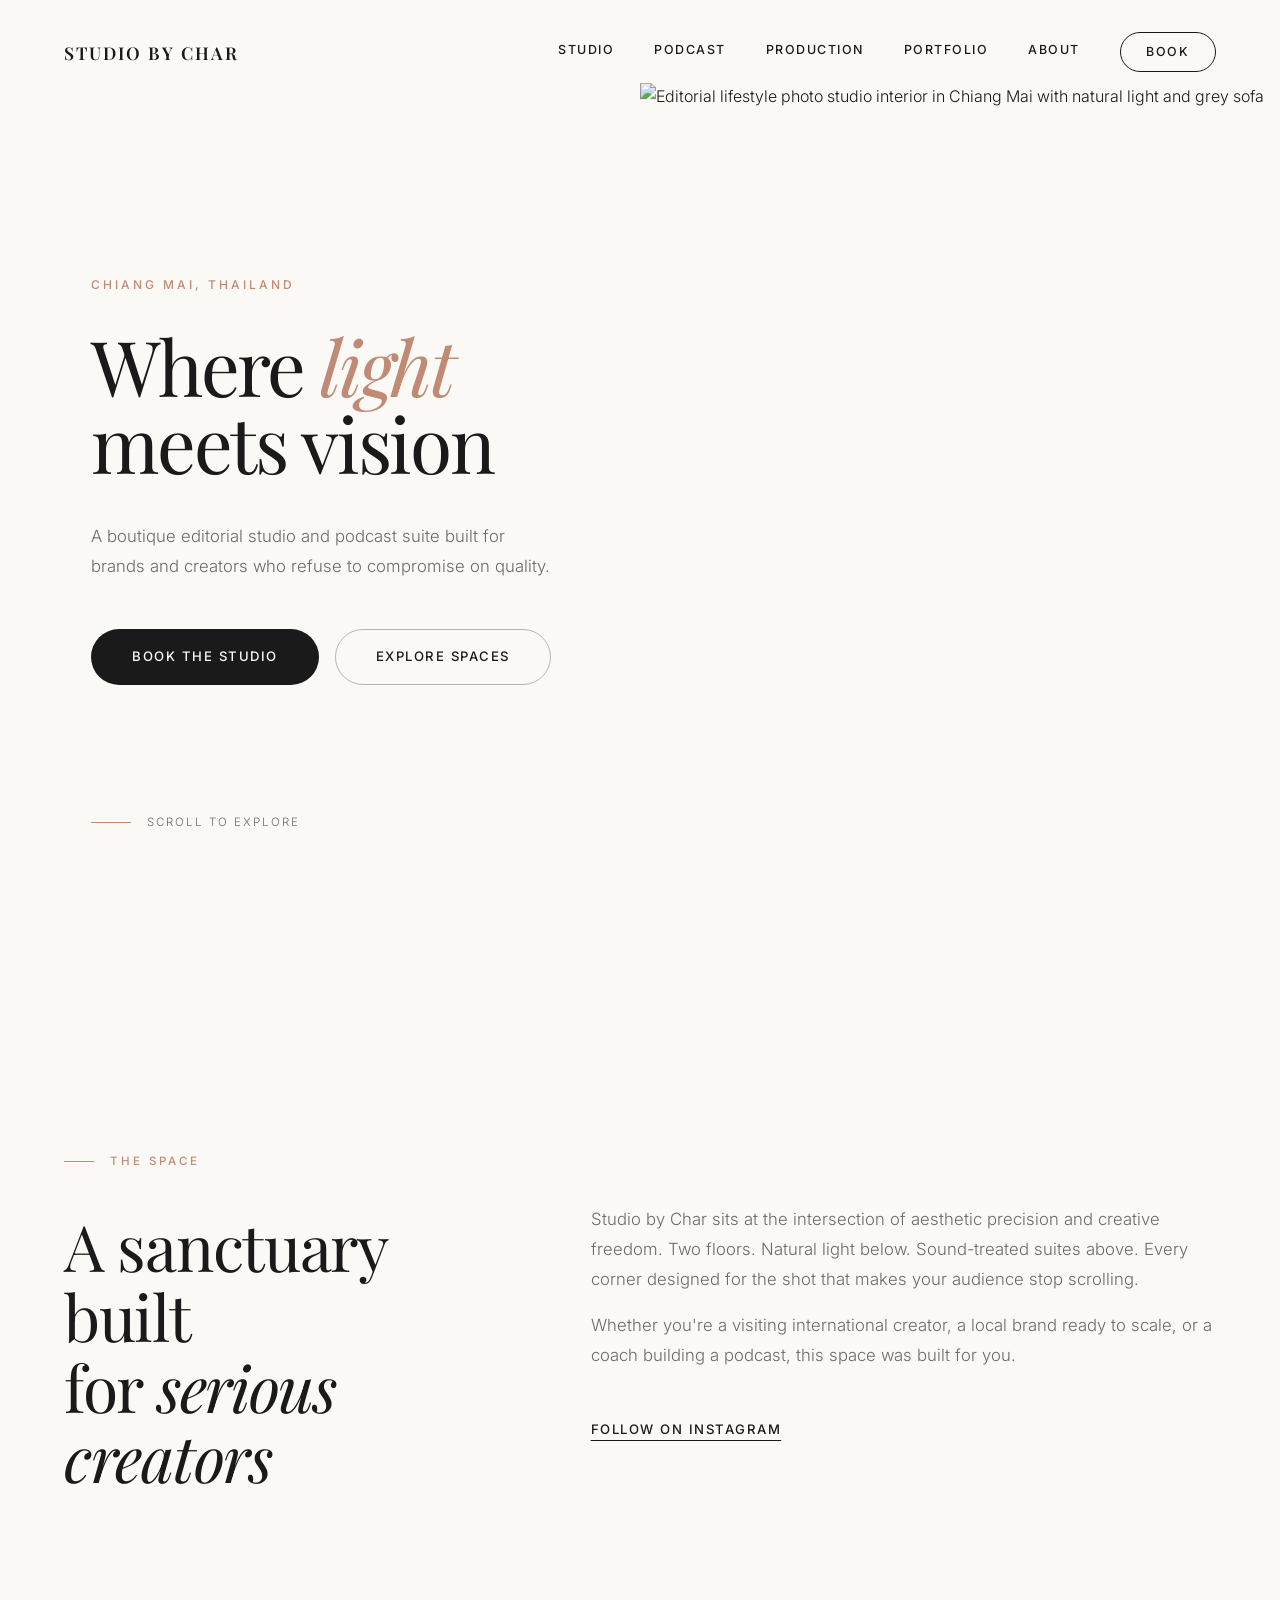
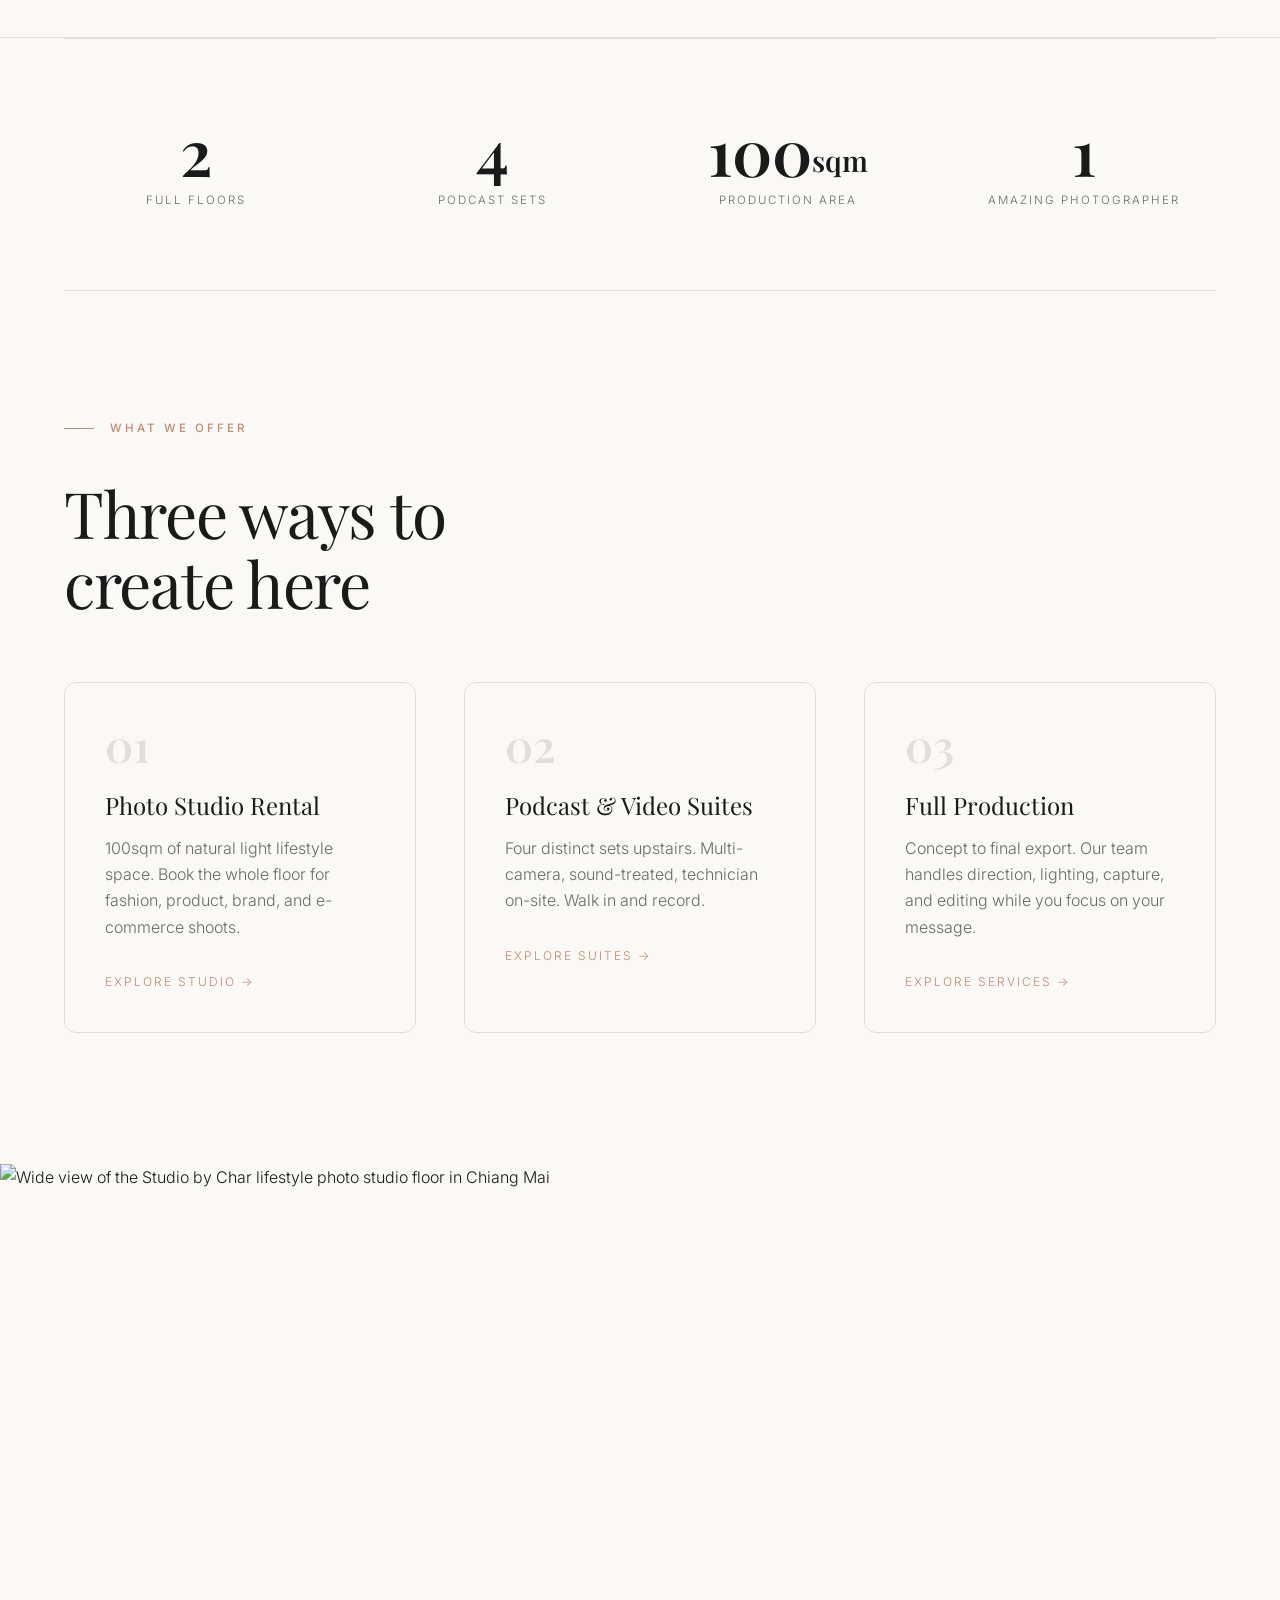
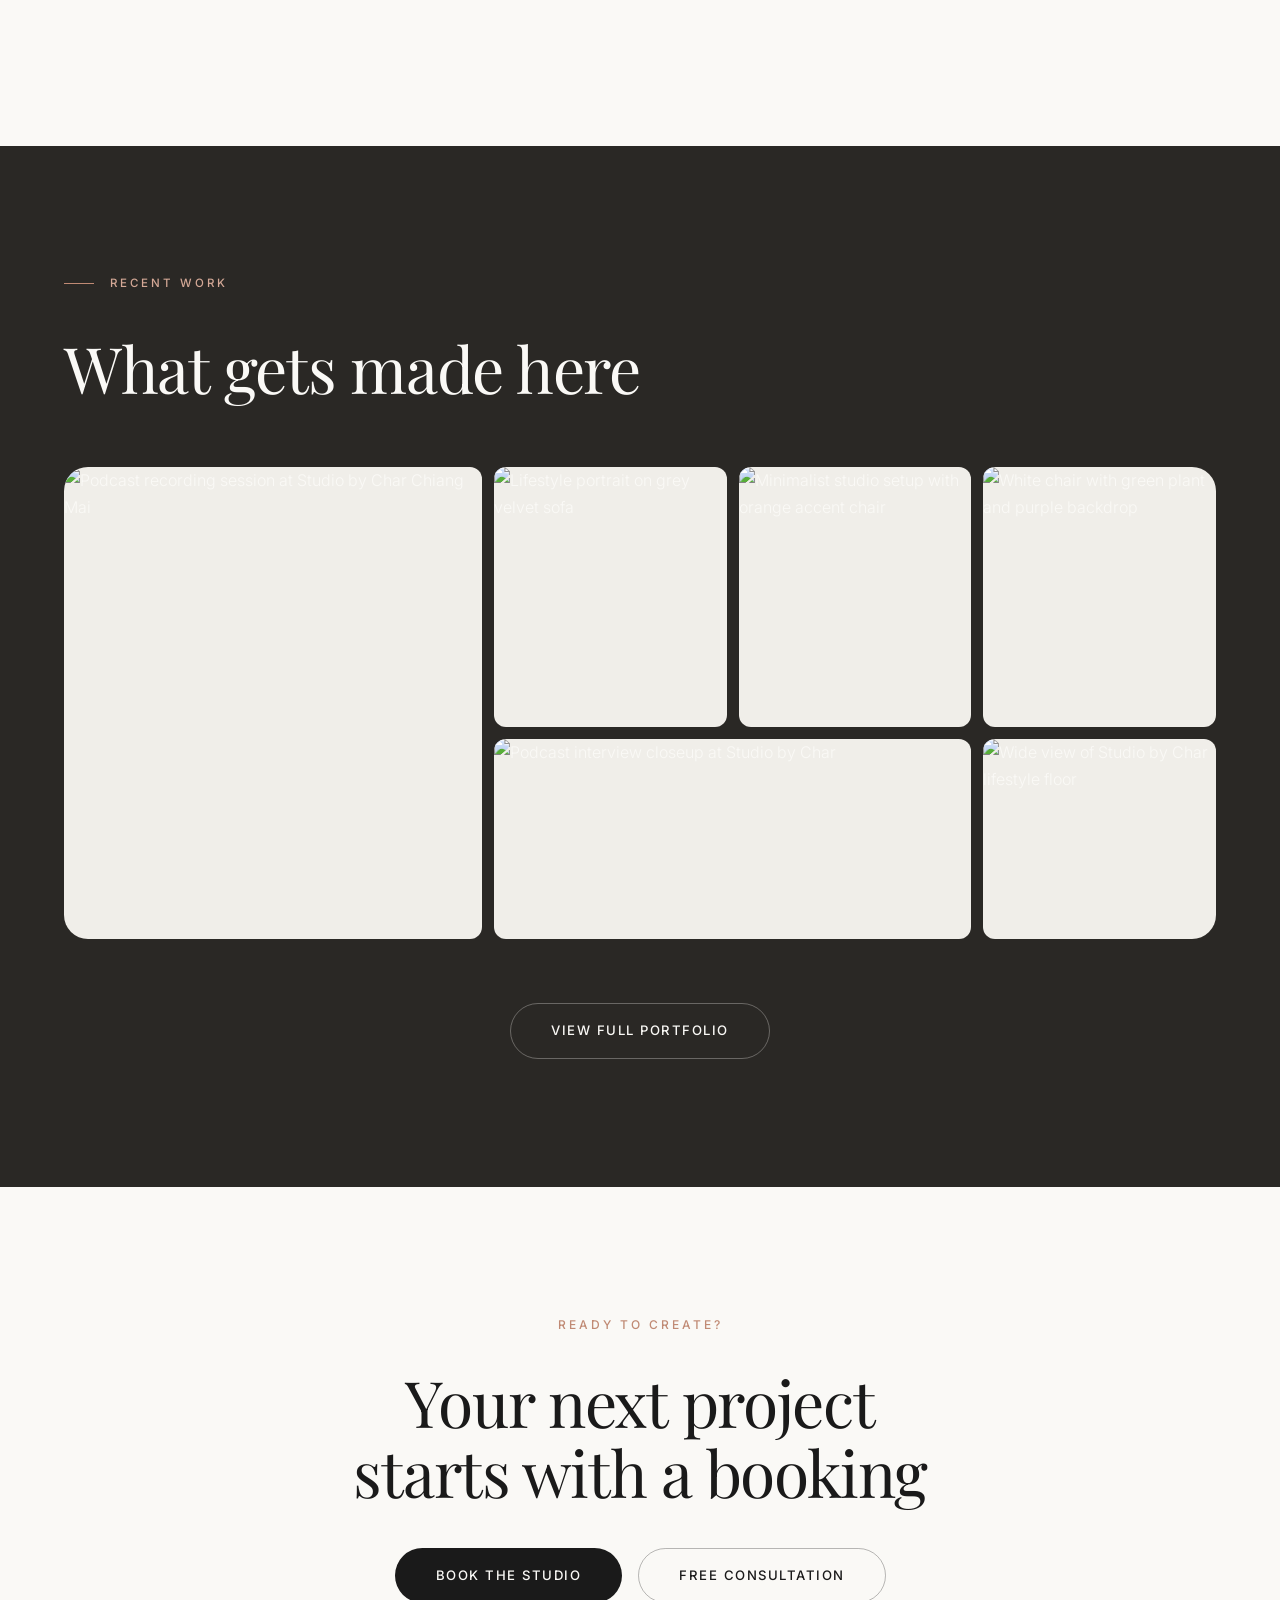
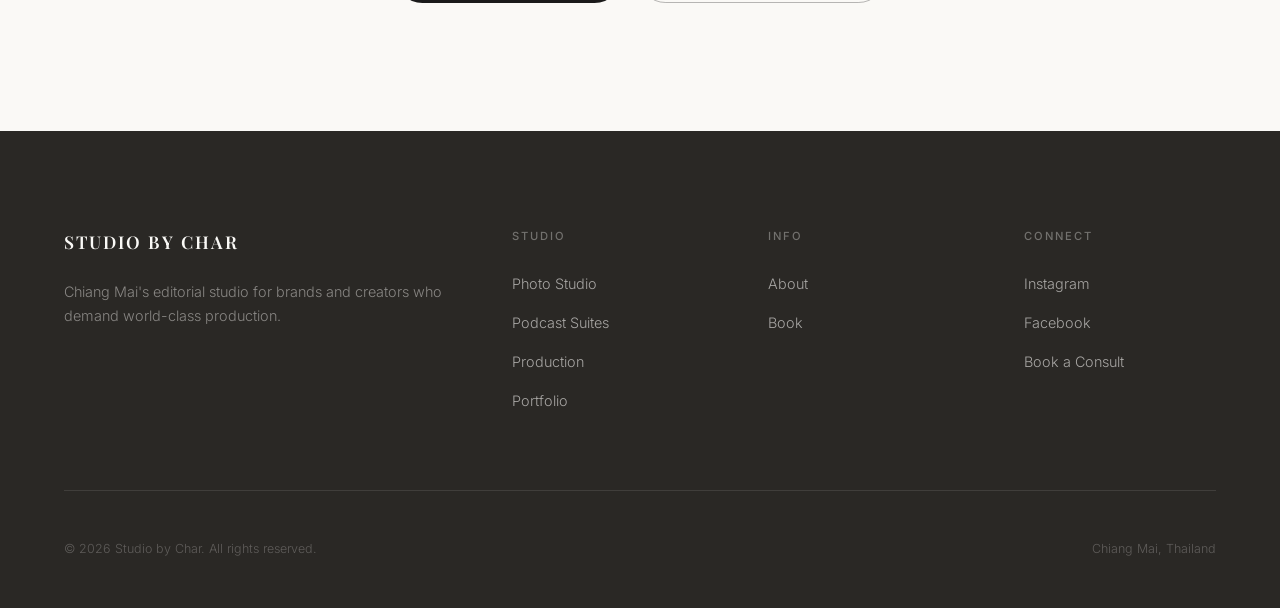
==== index.html @ 9c03d0d6 "feat: initial studio setup with style and page updates - Enhance CSS styling and visual refinements " ====
<!DOCTYPE html>
<html lang="en">
<head>
    <meta charset="UTF-8">
    <meta name="viewport" content="width=device-width, initial-scale=1.0">
    <title>Studio by Char | Creative Production Studio Chiang Mai</title>
    <meta name="description" content="Studio by Char is Chiang Mai's editorial photo studio and podcast suite for rent. Natural light lifestyle sets, professional podcast rooms, and full production services for brands and creators.">
    <link rel="canonical" href="https://studiobychar.com/" />

    <meta property="og:title" content="Studio by Char | Creative Production Studio Chiang Mai" />
    <meta property="og:description" content="Chiang Mai's premier lifestyle photo studio and podcast suites. Elevated production for visionary brands." />
    <meta property="og:image" content="https://studiobychar.com/images/studiobychar%20studio%20by%20char%20solar%20halo.webp" />
    <meta property="og:url" content="https://studiobychar.com/" />
    <meta property="og:type" content="website" />
    <meta name="twitter:card" content="summary_large_image" />
    <meta name="twitter:title" content="Studio by Char | Chiang Mai" />
    <meta name="twitter:description" content="Professional photo and podcast studio for rent in Chiang Mai." />

    <script type="application/ld+json">
    {
      "@context": "https://schema.org",
      "@type": "LocalBusiness",
      "name": "Studio by Char",
      "image": "https://studiobychar.com/images/studiobychar%20studio%20by%20char%20solar%20halo.webp",
      "description": "A lifestyle photo studio and professional podcast studio for rent in Chiang Mai.",
      "@id": "https://studiobychar.com",
      "url": "https://studiobychar.com",
      "address": {
        "@type": "PostalAddress",
        "addressLocality": "Chiang Mai",
        "addressCountry": "TH"
      },
      "sameAs": [
        "https://www.instagram.com/studioby.char",
        "https://www.facebook.com/share/1BsJcmAYLn"
      ]
    }
    </script>

    <link rel="preconnect" href="https://fonts.googleapis.com">
    <link rel="preconnect" href="https://fonts.gstatic.com" crossorigin>
    <link rel="stylesheet" href="https://fonts.googleapis.com/css2?family=Playfair+Display:ital,wght@0,400;0,500;0,600;0,700;1,400;1,500;1,600&family=Inter:wght@300;400;500;600&display=swap">
    <link rel="stylesheet" href="css/style.css">
    <link rel="stylesheet" href="css/chaty-front.min.css">

    <!-- Cloudflare Web Analytics. Replace token -->
    <script defer src='https://static.cloudflareinsights.com/beacon.min.js' data-cf-beacon='{"token": "REPLACE_WITH_TOKEN"}'></script>
</head>
<body>

<header id="main-header">
    <div class="container">
        <a href="index.html" class="logo">Studio by Char</a>
        <button class="hamburger" aria-label="Toggle Navigation" aria-expanded="false">
            <span class="bar"></span>
            <span class="bar"></span>
            <span class="bar"></span>
        </button>
        <nav>
            <a href="pages/studio.html">Studio</a>
            <a href="pages/podcast-video.html">Podcast</a>
            <a href="pages/production-services.html">Production</a>
            <a href="pages/portfolio.html">Portfolio</a>
            <a href="pages/about.html">About</a>
            <a href="pages/book.html" class="nav-cta">Book</a>
        </nav>
    </div>
</header>

<main>

    <!-- Hero -->
    <section class="hero-home">
        <div class="hero-home-left">
            <span class="hero-eyebrow" data-reveal>Chiang Mai, Thailand</span>
            <h1 data-reveal>Where <em>light</em><br>meets vision</h1>
            <p class="muted mb-3" data-reveal style="max-width:460px; font-size:1.05rem; line-height:1.8;">
                A boutique editorial studio and podcast suite built for brands and creators who refuse to compromise on quality.
            </p>
            <div class="stagger-children" style="display:flex; gap:1rem; flex-wrap:wrap;">
                <a href="pages/book.html" class="btn btn-primary">Book the Studio</a>
                <a href="pages/studio.html" class="btn btn-outline">Explore Spaces</a>
            </div>
            <div class="hero-scroll-hint">Scroll to explore</div>
        </div>
        <div class="hero-home-right parallax-img">
            <img src="images/studiobychar studio by char grey sofa and orange chair studio.webp"
                 alt="Editorial lifestyle photo studio interior in Chiang Mai with natural light and grey sofa"
                 width="960" height="1200">
        </div>
    </section>

    <!-- Vision -->
    <section style="padding: 9rem 0; border-bottom: 1px solid var(--border);">
        <div class="container">
            <div class="grid-2-asym">
                <div>
                    <div class="section-label" data-reveal><span>The Space</span></div>
                    <h2 data-reveal>A sanctuary built<br>for <em class="serif italic">serious creators</em></h2>
                </div>
                <div data-reveal>
                    <p style="font-size:1.05rem; line-height:1.8; color:var(--muted);">
                        Studio by Char sits at the intersection of aesthetic precision and creative freedom. Two floors. Natural light below. Sound-treated suites above. Every corner designed for the shot that makes your audience stop scrolling.
                    </p>
                    <p style="font-size:1.05rem; line-height:1.8; color:var(--muted); margin-top:1rem;">
                        Whether you're a visiting international creator, a local brand ready to scale, or a coach building a podcast, this space was built for you.
                    </p>
                    <a href="https://www.instagram.com/studioby.char" target="_blank" rel="noopener"
                       style="display:inline-flex; align-items:center; gap:0.8rem; margin-top:2rem; font-size:0.82rem; font-weight:500; text-transform:uppercase; letter-spacing:1.5px; text-decoration:underline; text-underline-offset:6px;">
                        Follow on Instagram
                    </a>
                </div>
            </div>
        </div>
    </section>

    <!-- Stats -->
    <section style="padding: 0;">
        <div class="container">
            <div class="stats-row stagger-children">
                <div class="stat-item">
                    <div class="stat-number">2</div>
                    <div class="stat-label">Full Floors</div>
                </div>
                <div class="stat-item">
                    <div class="stat-number">4</div>
                    <div class="stat-label">Podcast Sets</div>
                </div>
                <div class="stat-item">
                    <div class="stat-number">100<small style="font-size:0.45em; vertical-align:middle;">sqm</small></div>
                    <div class="stat-label">Production Area</div>
                </div>
                <div class="stat-item">
                    <div class="stat-number">1</div>
                    <div class="stat-label">Amazing Photographer</div>
                </div>
            </div>
        </div>
    </section>

    <!-- Services -->
    <section>
        <div class="container">
            <div class="section-label" data-reveal><span>What we offer</span></div>
            <h2 class="mb-4" data-reveal style="max-width:560px;">Three ways to<br>create here</h2>
            <div class="grid-3 stagger-children">
                <a href="pages/studio.html" class="service-card" style="display:block; color:inherit;">
                    <div class="service-num">01</div>
                    <h3 style="font-size:1.5rem; margin-bottom:1rem;">Photo Studio Rental</h3>
                    <p class="muted">100sqm of natural light lifestyle space. Book the whole floor for fashion, product, brand, and e-commerce shoots.</p>
                    <div style="margin-top:2rem; font-size:0.75rem; text-transform:uppercase; letter-spacing:2px; color:var(--accent);">Explore Studio &rarr;</div>
                </a>
                <a href="pages/podcast-video.html" class="service-card" style="display:block; color:inherit;">
                    <div class="service-num">02</div>
                    <h3 style="font-size:1.5rem; margin-bottom:1rem;">Podcast &amp; Video Suites</h3>
                    <p class="muted">Four distinct sets upstairs. Multi-camera, sound-treated, technician on-site. Walk in and record.</p>
                    <div style="margin-top:2rem; font-size:0.75rem; text-transform:uppercase; letter-spacing:2px; color:var(--accent);">Explore Suites &rarr;</div>
                </a>
                <a href="pages/production-services.html" class="service-card" style="display:block; color:inherit;">
                    <div class="service-num">03</div>
                    <h3 style="font-size:1.5rem; margin-bottom:1rem;">Full Production</h3>
                    <p class="muted">Concept to final export. Our team handles direction, lighting, capture, and editing while you focus on your message.</p>
                    <div style="margin-top:2rem; font-size:0.75rem; text-transform:uppercase; letter-spacing:2px; color:var(--accent);">Explore Services &rarr;</div>
                </a>
            </div>
        </div>
    </section>

    <!-- Full-bleed image break -->
    <div class="img-full parallax-img" data-reveal="scale">
        <img src="images/studiobychar studio by char studio room wide curtains rug.webp"
             alt="Wide view of the Studio by Char lifestyle photo studio floor in Chiang Mai"
             width="1920" height="1080">
    </div>

    <!-- Portfolio teaser. Warm dark section -->
    <section class="bg-dark">
        <div class="container">
            <div class="section-label" data-reveal><span style="color:var(--accent-lt);">Recent work</span></div>
            <h2 class="mb-4" data-reveal>What gets made here</h2>
            <div class="bento-grid stagger-children">
                <div class="bento-cell bento-a img-wrap">
                    <img src="images/studiobychar studio by char podcast host red curly hair.webp"
                         alt="Podcast recording session at Studio by Char Chiang Mai">
                </div>
                <div class="bento-cell bento-b img-wrap">
                    <img src="images/studiobychar studio by char grey sofa closeup.webp"
                         alt="Lifestyle portrait on grey velvet sofa">
                </div>
                <div class="bento-cell bento-c img-wrap">
                    <img src="images/studiobychar studio by char orange chair minimalist studio.webp"
                         alt="Minimalist studio setup with orange accent chair">
                </div>
                <div class="bento-cell bento-d img-wrap">
                    <img src="images/studiobychar studio by char white chair green plants purple backdrop.webp"
                         alt="White chair with green plant and purple backdrop">
                </div>
                <div class="bento-cell bento-e img-wrap">
                    <img src="images/studiobychar studio by char studio room wide curtains rug.webp"
                         alt="Wide view of Studio by Char lifestyle floor">
                </div>
                <div class="bento-cell bento-f img-wrap">
                    <img src="images/studiobychar studio by char podcast interview closeup.webp"
                         alt="Podcast interview closeup at Studio by Char">
                </div>
            </div>
            <div style="text-align:center; margin-top:4rem;" data-reveal>
                <a href="pages/portfolio.html" class="btn btn-ghost">View Full Portfolio</a>
            </div>
        </div>
    </section>

    <!-- CTA strip -->
    <section style="padding: 8rem 0;">
        <div class="container text-center">
            <span class="hero-eyebrow" data-reveal>Ready to create?</span>
            <h2 data-reveal style="max-width:680px; margin:0 auto 2.5rem;">Your next project<br>starts with a booking</h2>
            <div class="stagger-children" style="display:flex; gap:1rem; justify-content:center; flex-wrap:wrap;">
                <a href="pages/book.html" class="btn btn-primary">Book the Studio</a>
                <a href="https://calendly.com/shotbychar/20min" target="_blank" rel="noopener" class="btn btn-outline">Free Consultation</a>
            </div>
        </div>
    </section>

</main>

<footer>
    <div class="container">
        <div class="footer-grid">
            <div>
                <span class="footer-logo">Studio by Char</span>
                <p>Chiang Mai's editorial studio for brands and creators who demand world-class production.</p>
            </div>
            <div>
                <div class="footer-heading">Studio</div>
                <ul class="footer-links">
                    <li><a href="pages/studio.html">Photo Studio</a></li>
                    <li><a href="pages/podcast-video.html">Podcast Suites</a></li>
                    <li><a href="pages/production-services.html">Production</a></li>
                    <li><a href="pages/portfolio.html">Portfolio</a></li>
                </ul>
            </div>
            <div>
                <div class="footer-heading">Info</div>
                <ul class="footer-links">
                    <li><a href="pages/about.html">About</a></li>
                    <li><a href="pages/book.html">Book</a></li>
                </ul>
            </div>
            <div>
                <div class="footer-heading">Connect</div>
                <ul class="footer-links">
                    <li><a href="https://www.instagram.com/studioby.char" target="_blank" rel="noopener">Instagram</a></li>
                    <li><a href="https://www.facebook.com/share/1BsJcmAYLn" target="_blank" rel="noopener">Facebook</a></li>
                    <li><a href="https://calendly.com/shotbychar/20min" target="_blank" rel="noopener">Book a Consult</a></li>
                </ul>
            </div>
        </div>
        <div class="footer-bottom">
            <span>&copy; 2026 Studio by Char. All rights reserved.</span>
            <span>Chiang Mai, Thailand</span>
        </div>
    </div>
</footer>

<script src="scripts/main.js"></script>
<script src="scripts/chaty-widget.js"></script>
</body>
</html>
---- css/style.css ----
/* ==========================================================================
   Studio by Char - Editorial Design System 2026
   ========================================================================== */

@import url('https://fonts.googleapis.com/css2?family=Playfair+Display:ital,wght@0,400;0,500;0,600;0,700;1,400;1,500;1,600&family=Inter:wght@300;400;500;600&display=swap');

:root {
    --bg:        #FAF9F6;
    --bg-soft:   #F0EEE9;
    --bg-dark:   #2a2825;
    --text:      #1a1a1a;
    --text-inv:  #FAF9F6;
    --muted:     #6a6a6a;
    --accent:    #C08A74;
    --accent-lt: #d4a896;
    --border:    #e2dfd9;
    --border-dk: rgba(255,255,255,0.1);

    --f-head: 'Playfair Display', serif;
    --f-body: 'Inter', sans-serif;

    --r-sm:  6px;
    --r-md:  12px;
    --r-lg:  24px;
    --r-btn: 30px;

    --ease: cubic-bezier(0.16, 1, 0.3, 1);
    --t-fast: 0.3s var(--ease);
    --t-med:  0.6s var(--ease);
    --t-slow: 1s var(--ease);
}

/* Reset */
*, *::before, *::after { margin: 0; padding: 0; box-sizing: border-box; }

html { scroll-behavior: smooth; }

body {
    font-family: var(--f-body);
    font-weight: 300;
    color: var(--text);
    background: var(--bg);
    line-height: 1.65;
    -webkit-font-smoothing: antialiased;
    overflow-x: hidden;
}

/* ==========================================================================
   Typography
   ========================================================================== */
h1, h2, h3, h4, h5, h6 {
    font-family: var(--f-head);
    font-weight: 400;
    line-height: 1.1;
    color: var(--text);
}

h1 { font-size: clamp(3.5rem, 8vw, 7rem); letter-spacing: -0.03em; }
h2 { font-size: clamp(2.2rem, 5vw, 4rem); letter-spacing: -0.02em; }
h3 { font-size: clamp(1.6rem, 3vw, 2.4rem); }
h4 { font-family: var(--f-body); font-size: 1.1rem; font-weight: 500; letter-spacing: 0.08em; text-transform: uppercase; }

p { margin-bottom: 1rem; }

a { color: inherit; text-decoration: none; transition: color var(--t-fast); }
a:hover { color: var(--accent); }

img { max-width: 100%; height: auto; display: block; }

.serif  { font-family: var(--f-head); }
.italic { font-style: italic; }
.muted  { color: var(--muted); }
.upper  { text-transform: uppercase; letter-spacing: 0.1em; font-size: 0.8rem; font-weight: 500; }
.text-center { text-align: center; }
.text-inv { color: var(--text-inv); }

/* ==========================================================================
   Layout
   ========================================================================== */
.container {
    max-width: 1280px;
    margin: 0 auto;
    padding: 0 5%;
}

.container-narrow {
    max-width: 800px;
    margin: 0 auto;
    padding: 0 5%;
}

section { padding: 8rem 0; }

.bg-soft { background: var(--bg-soft); }
.bg-dark { background: var(--bg-dark); color: var(--text-inv); }
.bg-dark h1, .bg-dark h2, .bg-dark h3, .bg-dark h4 { color: var(--text-inv); }
.bg-dark .muted { color: rgba(250,249,246,0.5); }
.bg-dark a:hover { color: var(--accent-lt); }

/* Grids */
.grid-2 {
    display: grid;
    grid-template-columns: repeat(2, 1fr);
    gap: 5rem;
    align-items: center;
}

.grid-2-asym {
    display: grid;
    grid-template-columns: 1fr 1.4fr;
    gap: 5rem;
    align-items: center;
}

.grid-3 {
    display: grid;
    grid-template-columns: repeat(3, 1fr);
    gap: 3rem;
}

.grid-4 {
    display: grid;
    grid-template-columns: repeat(4, 1fr);
    gap: 2rem;
}

.grid-masonry {
    columns: 3;
    column-gap: 1.5rem;
}

.grid-masonry .masonry-item {
    break-inside: avoid;
    margin-bottom: 1.5rem;
    overflow: hidden;
    border-radius: var(--r-md);
}

/* Spacing helpers */
.mb-1 { margin-bottom: 1rem !important; }
.mb-2 { margin-bottom: 2rem !important; }
.mb-3 { margin-bottom: 3rem !important; }
.mb-4 { margin-bottom: 4rem !important; }
.mt-1 { margin-top: 1rem !important; }
.mt-2 { margin-top: 2rem !important; }
.mt-3 { margin-top: 3rem !important; }

/* ==========================================================================
   Header & Nav
   ========================================================================== */
#main-header {
    position: fixed;
    top: 0; left: 0;
    width: 100%;
    z-index: 200;
    padding: 2rem 0;
    transition: padding var(--t-med), background var(--t-med), border-color var(--t-med);
    border-bottom: 1px solid transparent;
}

#main-header.scrolled {
    padding: 1rem 0;
    background: rgba(250,249,246,0.96);
    backdrop-filter: blur(12px);
    border-bottom: 1px solid var(--border);
}

#main-header .container {
    display: flex;
    justify-content: space-between;
    align-items: center;
}

.logo {
    font-family: var(--f-head);
    font-size: 1.1rem;
    font-weight: 600;
    letter-spacing: 2px;
    text-transform: uppercase;
}

nav { display: flex; gap: 2.5rem; align-items: center; }

nav a {
    font-size: 0.78rem;
    text-transform: uppercase;
    letter-spacing: 1.5px;
    font-weight: 500;
    position: relative;
    padding-bottom: 3px;
}

nav a::after {
    content: '';
    position: absolute;
    bottom: 0; left: 0;
    width: 0; height: 1px;
    background: var(--accent);
    transition: width var(--t-fast);
}

nav a:hover::after { width: 100%; }
nav a:hover { color: var(--text); }

.nav-cta {
    border: 1px solid var(--text);
    padding: 0.55rem 1.6rem;
    border-radius: var(--r-btn);
    font-size: 0.78rem;
    text-transform: uppercase;
    letter-spacing: 1.5px;
    font-weight: 500;
    transition: background var(--t-fast), color var(--t-fast);
}

.nav-cta:hover { background: var(--text); color: var(--bg); }
.nav-cta::after { display: none !important; }

/* Mobile hamburger */
.hamburger {
    display: none;
    flex-direction: column;
    gap: 5px;
    background: none;
    border: none;
    cursor: pointer;
    z-index: 201;
    padding: 4px;
}

.hamburger .bar {
    width: 24px; height: 1.5px;
    background: var(--text);
    transition: all var(--t-fast);
    display: block;
}

/* ==========================================================================
   Buttons
   ========================================================================== */
.btn {
    display: inline-flex;
    align-items: center;
    gap: 0.6rem;
    padding: 1rem 2.5rem;
    border-radius: var(--r-btn);
    font-family: var(--f-body);
    font-size: 0.82rem;
    font-weight: 500;
    text-transform: uppercase;
    letter-spacing: 1.5px;
    cursor: pointer;
    transition: all var(--t-fast);
    border: 1px solid transparent;
    white-space: nowrap;
}

.btn-primary { background: var(--text); color: var(--bg); }
.btn-primary:hover { background: var(--accent); color: #fff; transform: translateY(-2px); }

.btn-outline { border-color: rgba(26,26,26,0.3); color: var(--text); }
.btn-outline:hover { border-color: var(--text); background: var(--text); color: var(--bg); transform: translateY(-2px); }

.btn-ghost { border-color: rgba(250,249,246,0.3); color: var(--text-inv); }
.btn-ghost:hover { background: rgba(250,249,246,0.1); border-color: rgba(250,249,246,0.6); transform: translateY(-2px); }

.btn-accent { background: var(--accent); color: #fff; }
.btn-accent:hover { background: #a8705a; transform: translateY(-2px); }

/* ==========================================================================
   Image containers
   ========================================================================== */
.img-wrap {
    overflow: hidden;
    border-radius: var(--r-md);
    background: var(--bg-soft);
}

.img-wrap img {
    width: 100%; height: 100%;
    object-fit: cover;
    transition: transform 0.9s var(--ease);
}

.img-wrap:hover img { transform: scale(1.04); }

.portrait  { aspect-ratio: 4/5; }
.landscape { aspect-ratio: 3/2; }
.square    { aspect-ratio: 1/1; }
.cinematic { aspect-ratio: 16/9; }
.tall      { aspect-ratio: 2/3; }

/* Full bleed image break */
.img-full {
    width: 100%;
    height: 65vh;
    overflow: hidden;
    position: relative;
}

.img-full img {
    width: 100%; height: 100%;
    object-fit: cover;
}

/* ==========================================================================
   Hero - Homepage
   ========================================================================== */
.hero-home {
    min-height: 100vh;
    display: grid;
    grid-template-columns: 1fr 1fr;
    align-items: stretch;
    position: relative;
    padding-top: 80px;
}

.hero-home-left {
    display: flex;
    flex-direction: column;
    justify-content: center;
    padding: 6rem 5% 6rem calc(8% + 40px);
    position: relative;
    z-index: 2;
}

.hero-home-right {
    position: relative;
    overflow: hidden;
}

.hero-home-right img {
    width: 100%; height: 100%;
    object-fit: cover;
}

.hero-eyebrow {
    font-family: var(--f-body);
    font-size: 0.75rem;
    font-weight: 500;
    text-transform: uppercase;
    letter-spacing: 3px;
    color: var(--accent);
    margin-bottom: 2rem;
    display: block;
}

.hero-home h1 {
    font-size: clamp(3.5rem, 6vw, 6rem);
    line-height: 1.0;
    margin-bottom: 2.5rem;
}

.hero-home h1 em {
    font-style: italic;
    color: var(--accent);
}

.hero-scroll-hint {
    position: absolute;
    bottom: 3rem;
    left: calc(8% + 40px);
    display: flex;
    align-items: center;
    gap: 1rem;
    font-size: 0.72rem;
    text-transform: uppercase;
    letter-spacing: 2px;
    color: var(--muted);
}

.hero-scroll-hint::before {
    content: '';
    width: 40px; height: 1px;
    background: var(--accent);
}

/* ==========================================================================
   Hero - Inner Pages
   ========================================================================== */
.hero-inner {
    padding: 14rem 0 7rem calc(0% + 40px);
    position: relative;
    overflow: hidden;
}

.hero-inner-bg {
    position: absolute;
    inset: 0;
    z-index: 0;
}

.hero-inner-bg img {
    width: 100%; height: 100%;
    object-fit: cover;
    opacity: 0.12;
}

.hero-inner .container { position: relative; z-index: 1; }

.hero-inner h1 { font-size: clamp(3rem, 6vw, 5.5rem); }

/* ==========================================================================
   Editorial Components
   ========================================================================== */
.editorial-pull {
    font-family: var(--f-head);
    font-size: clamp(1.4rem, 2.5vw, 2rem);
    font-style: italic;
    line-height: 1.4;
    color: var(--text);
    border-left: 2px solid var(--accent);
    padding-left: 1.5rem;
    margin: 2.5rem 0;
}

.section-label {
    display: flex;
    align-items: center;
    gap: 1rem;
    margin-bottom: 2.5rem;
}

.section-label::before {
    content: '';
    width: 30px; height: 1px;
    background: var(--accent);
}

.section-label span {
    font-size: 0.72rem;
    text-transform: uppercase;
    letter-spacing: 3px;
    color: var(--accent);
    font-weight: 500;
}

/* Stats row */
.stats-row {
    display: grid;
    grid-template-columns: repeat(4, 1fr);
    gap: 2rem;
    padding: 5rem 0;
    border-top: 1px solid var(--border);
    border-bottom: 1px solid var(--border);
}

.stat-item { text-align: center; }

.stat-number {
    font-family: var(--f-head);
    font-size: clamp(2.5rem, 5vw, 4rem);
    font-weight: 600;
    line-height: 1;
    margin-bottom: 0.5rem;
    color: var(--text);
}

.stat-label {
    font-size: 0.72rem;
    text-transform: uppercase;
    letter-spacing: 2px;
    color: var(--muted);
}

/* Feature list */
.feature-list { list-style: none; margin: 2rem 0; }

.feature-list li {
    padding: 0.9rem 0;
    border-bottom: 1px solid var(--border);
    display: flex;
    align-items: flex-start;
    gap: 1rem;
    font-size: 0.95rem;
    color: var(--muted);
}

.feature-list li::before {
    content: '';
    width: 18px; height: 1px;
    background: var(--accent);
    margin-top: 0.65rem;
    flex-shrink: 0;
}

/* Service cards */
.service-card {
    padding: 2.5rem;
    border: 1px solid var(--border);
    border-radius: var(--r-md);
    transition: border-color var(--t-fast), box-shadow var(--t-fast), transform var(--t-fast);
}

.service-card:hover {
    border-color: var(--accent);
    box-shadow: 0 20px 50px rgba(0,0,0,0.06);
    transform: translateY(-4px);
}

.service-card .service-num {
    font-family: var(--f-head);
    font-size: 2.8rem;
    font-weight: 600;
    color: var(--border);
    line-height: 1;
    margin-bottom: 1.5rem;
    transition: color var(--t-fast);
}

.service-card:hover .service-num { color: var(--accent); }

/* ==========================================================================
   Bento Grid (Homepage "What gets made here")
   ========================================================================== */
.bento-grid {
    display: grid;
    grid-template-columns: 2fr 1fr 1fr;
    grid-template-rows: 280px 220px;
    gap: 0.75rem;
    border-radius: var(--r-lg);
    overflow: hidden;
}

.bento-cell {
    border-radius: var(--r-md);
    overflow: hidden;
    position: relative;
}

.bento-cell img {
    position: absolute;
    inset: 0;
    width: 100%;
    height: 100%;
    object-fit: cover;
    transition: transform 0.9s var(--ease);
}

.bento-cell:hover img { transform: scale(1.05); }

/* Cell positions */
.bento-a { grid-column: 1; grid-row: 1 / 3; }   /* tall left */
.bento-b { grid-column: 2; grid-row: 1; }         /* top mid */
.bento-c { grid-column: 3; grid-row: 1; }         /* top right */
.bento-d { grid-column: 2; grid-row: 2; }         /* bottom mid */
.bento-e { grid-column: 3; grid-row: 2; }         /* bottom right */
.bento-f { display: none; }                        /* hidden - reserved for larger breakpoint */

@media (min-width: 1100px) {
    .bento-grid {
        grid-template-columns: 1.8fr 1fr 1fr 1fr;
        grid-template-rows: 260px 200px;
    }
    .bento-a { grid-column: 1; grid-row: 1 / 3; }
    .bento-b { grid-column: 2; grid-row: 1; }
    .bento-c { grid-column: 3; grid-row: 1; }
    .bento-f { display: block; grid-column: 2 / 4; grid-row: 2; }
    .bento-d { grid-column: 4; grid-row: 1; }
    .bento-e { grid-column: 4; grid-row: 2; }
}

@media (max-width: 640px) {
    .bento-grid {
        grid-template-columns: 1fr 1fr;
        grid-template-rows: 200px 160px 160px;
    }
    .bento-a { grid-column: 1 / 3; grid-row: 1; }
    .bento-b { grid-column: 1; grid-row: 2; }
    .bento-c { grid-column: 2; grid-row: 2; }
    .bento-d { grid-column: 1; grid-row: 3; }
    .bento-e { grid-column: 2; grid-row: 3; }
}

/* ==========================================================================
   Portfolio / Gallery
   ========================================================================== */
.gallery-editorial {
    display: grid;
    grid-template-columns: repeat(12, 1fr);
    grid-template-rows: 320px 240px 200px;
    gap: 1rem;
}

.gallery-editorial .g-item {
    overflow: hidden;
    border-radius: var(--r-sm);
    position: relative;
}

.gallery-editorial .g-item img {
    width: 100%; height: 100%;
    object-fit: cover;
    transition: transform 0.9s var(--ease);
    position: absolute;
    inset: 0;
}

.gallery-editorial .g-item:hover img { transform: scale(1.06); }

/* Explicit positions for reliable rendering */
.g-wide    { grid-column: 1 / 9;  grid-row: 1 / 3; }
.g-tall    { grid-column: 9 / 13; grid-row: 1 / 4; }
.g-medium  { grid-column: 1 / 5;  grid-row: 3 / 4; }
.g-small   { grid-column: 5 / 9;  grid-row: 3 / 4; }
.g-feature { grid-column: 1 / 13; grid-row: 1 / 2; }

@media (max-width: 768px) {
    .gallery-editorial {
        grid-template-columns: 1fr 1fr;
        grid-template-rows: auto;
        grid-auto-rows: 200px;
    }
    .g-wide, .g-tall, .g-medium, .g-small, .g-feature {
        grid-column: span 1;
        grid-row: span 1;
    }
}

/* ==========================================================================
   Booking Layout
   ========================================================================== */
.booking-split {
    display: grid;
    grid-template-columns: 1fr 1fr;
    min-height: 90vh;
}

.booking-left {
    background: var(--bg-dark);
    padding: 8rem 6% 8rem calc(6% + 40px);
    display: flex;
    flex-direction: column;
    justify-content: center;
    color: var(--text-inv);
}

.booking-left h2 { color: var(--text-inv); }

.booking-right {
    padding: 8rem 6%;
    background: var(--bg);
    display: flex;
    flex-direction: column;
    justify-content: center;
}

/* Forms */
.form-group { margin-bottom: 1.5rem; }

.form-group label {
    display: block;
    font-size: 0.72rem;
    text-transform: uppercase;
    letter-spacing: 1.5px;
    font-weight: 500;
    color: var(--muted);
    margin-bottom: 0.5rem;
}

.form-control {
    width: 100%;
    padding: 0.9rem 1.2rem;
    background: transparent;
    border: 1px solid var(--border);
    border-radius: var(--r-sm);
    font-family: var(--f-body);
    font-size: 0.95rem;
    color: var(--text);
    transition: border-color var(--t-fast);
    outline: none;
    appearance: none;
}

.form-control:focus { border-color: var(--accent); }

select.form-control { cursor: pointer; }

textarea.form-control { resize: vertical; min-height: 120px; }

/* ==========================================================================
   Footer
   ========================================================================== */
footer {
    background: var(--bg-dark);
    color: var(--text-inv);
    padding: 6rem 0 3rem;
}

.footer-grid {
    display: grid;
    grid-template-columns: 2fr 1fr 1fr 1fr;
    gap: 4rem;
    padding-bottom: 4rem;
    border-bottom: 1px solid var(--border-dk);
    margin-bottom: 3rem;
}

.footer-logo {
    font-family: var(--f-head);
    font-size: 1.1rem;
    font-weight: 600;
    letter-spacing: 2px;
    text-transform: uppercase;
    color: var(--text-inv);
    margin-bottom: 1.5rem;
    display: block;
}

footer p { color: rgba(250,249,246,0.45); font-size: 0.9rem; }

.footer-heading {
    font-family: var(--f-body);
    font-size: 0.7rem;
    text-transform: uppercase;
    letter-spacing: 2px;
    font-weight: 500;
    color: rgba(250,249,246,0.35);
    margin-bottom: 1.5rem;
}

.footer-links { list-style: none; }
.footer-links li { margin-bottom: 0.8rem; }

.footer-links a {
    color: rgba(250,249,246,0.6);
    font-size: 0.9rem;
    transition: color var(--t-fast);
}

.footer-links a:hover { color: var(--accent-lt); }

.footer-bottom {
    display: flex;
    justify-content: space-between;
    align-items: center;
    color: rgba(250,249,246,0.25);
    font-size: 0.78rem;
}

/* ==========================================================================
   Scroll Animations
   ========================================================================== */
[data-reveal] {
    opacity: 0;
    transform: translateY(28px);
    transition: opacity 0.8s var(--ease), transform 0.8s var(--ease);
}

[data-reveal="left"]  { transform: translateX(-28px); }
[data-reveal="right"] { transform: translateX(28px); }
[data-reveal="scale"] { transform: scale(0.96); opacity: 0; }

[data-reveal].revealed {
    opacity: 1;
    transform: none;
}

.stagger-children > * {
    opacity: 0;
    transform: translateY(20px);
    transition: opacity 0.6s var(--ease), transform 0.6s var(--ease);
}

.stagger-children.revealed > *:nth-child(1) { transition-delay: 0s; }
.stagger-children.revealed > *:nth-child(2) { transition-delay: 0.1s; }
.stagger-children.revealed > *:nth-child(3) { transition-delay: 0.2s; }
.stagger-children.revealed > *:nth-child(4) { transition-delay: 0.3s; }
.stagger-children.revealed > *:nth-child(5) { transition-delay: 0.4s; }
.stagger-children.revealed > *:nth-child(6) { transition-delay: 0.5s; }

.stagger-children.revealed > * {
    opacity: 1;
    transform: none;
}

/* Parallax wrapper */
.parallax-img { overflow: hidden; }
.parallax-img img { will-change: transform; }

/* ==========================================================================
   Responsive
   ========================================================================== */
@media (max-width: 1024px) {
    .grid-4 { grid-template-columns: repeat(2, 1fr); }
    .grid-2-asym { grid-template-columns: 1fr; }
    .footer-grid { grid-template-columns: 1fr 1fr; gap: 3rem; }
    .stats-row { grid-template-columns: repeat(2, 1fr); }
    .gallery-editorial { grid-auto-rows: 60px; }
}

@media (max-width: 768px) {
    section { padding: 5rem 0; }
    h1 { font-size: clamp(2.8rem, 10vw, 4rem); }

    .hero-home { grid-template-columns: 1fr; min-height: auto; }
    .hero-home-left { padding: 10rem 5% 4rem; }
    .hero-home-right { height: 65vw; }

    .grid-2, .grid-3 { grid-template-columns: 1fr; gap: 3rem; }
    .grid-masonry { columns: 2; }

    .booking-split { grid-template-columns: 1fr; }
    .booking-left { padding: 8rem 5% 4rem; min-height: auto; }
    .booking-right { padding: 4rem 5% 6rem; }

    .hamburger { display: flex; }

    nav {
        position: fixed;
        top: 0; right: -100%;
        width: 75%;
        height: 100vh;
        background: var(--bg);
        flex-direction: column;
        justify-content: center;
        align-items: center;
        gap: 2rem;
        transition: right var(--t-med);
        box-shadow: -10px 0 40px rgba(0,0,0,0.08);
        z-index: 200;
    }

    nav.open { right: 0; }
    nav a::after { display: none; }

    .footer-grid { grid-template-columns: 1fr; gap: 2.5rem; }
    .footer-bottom { flex-direction: column; gap: 1rem; text-align: center; }
    .gallery-editorial { grid-auto-rows: 50px; }
    .hero-inner { padding: 10rem 0 5rem; }
}

@media (max-width: 480px) {
    .grid-4 { grid-template-columns: 1fr; }
    .grid-masonry { columns: 1; }
    .hero-home-right { height: 80vw; }
    .stats-row { grid-template-columns: repeat(2, 1fr); }
    .gallery-editorial { display: grid; grid-template-columns: 1fr 1fr; grid-auto-rows: auto; }
    .g-wide, .g-tall, .g-medium, .g-small, .g-feature { grid-column: span 1; grid-row: span 1; aspect-ratio: 1; }
}
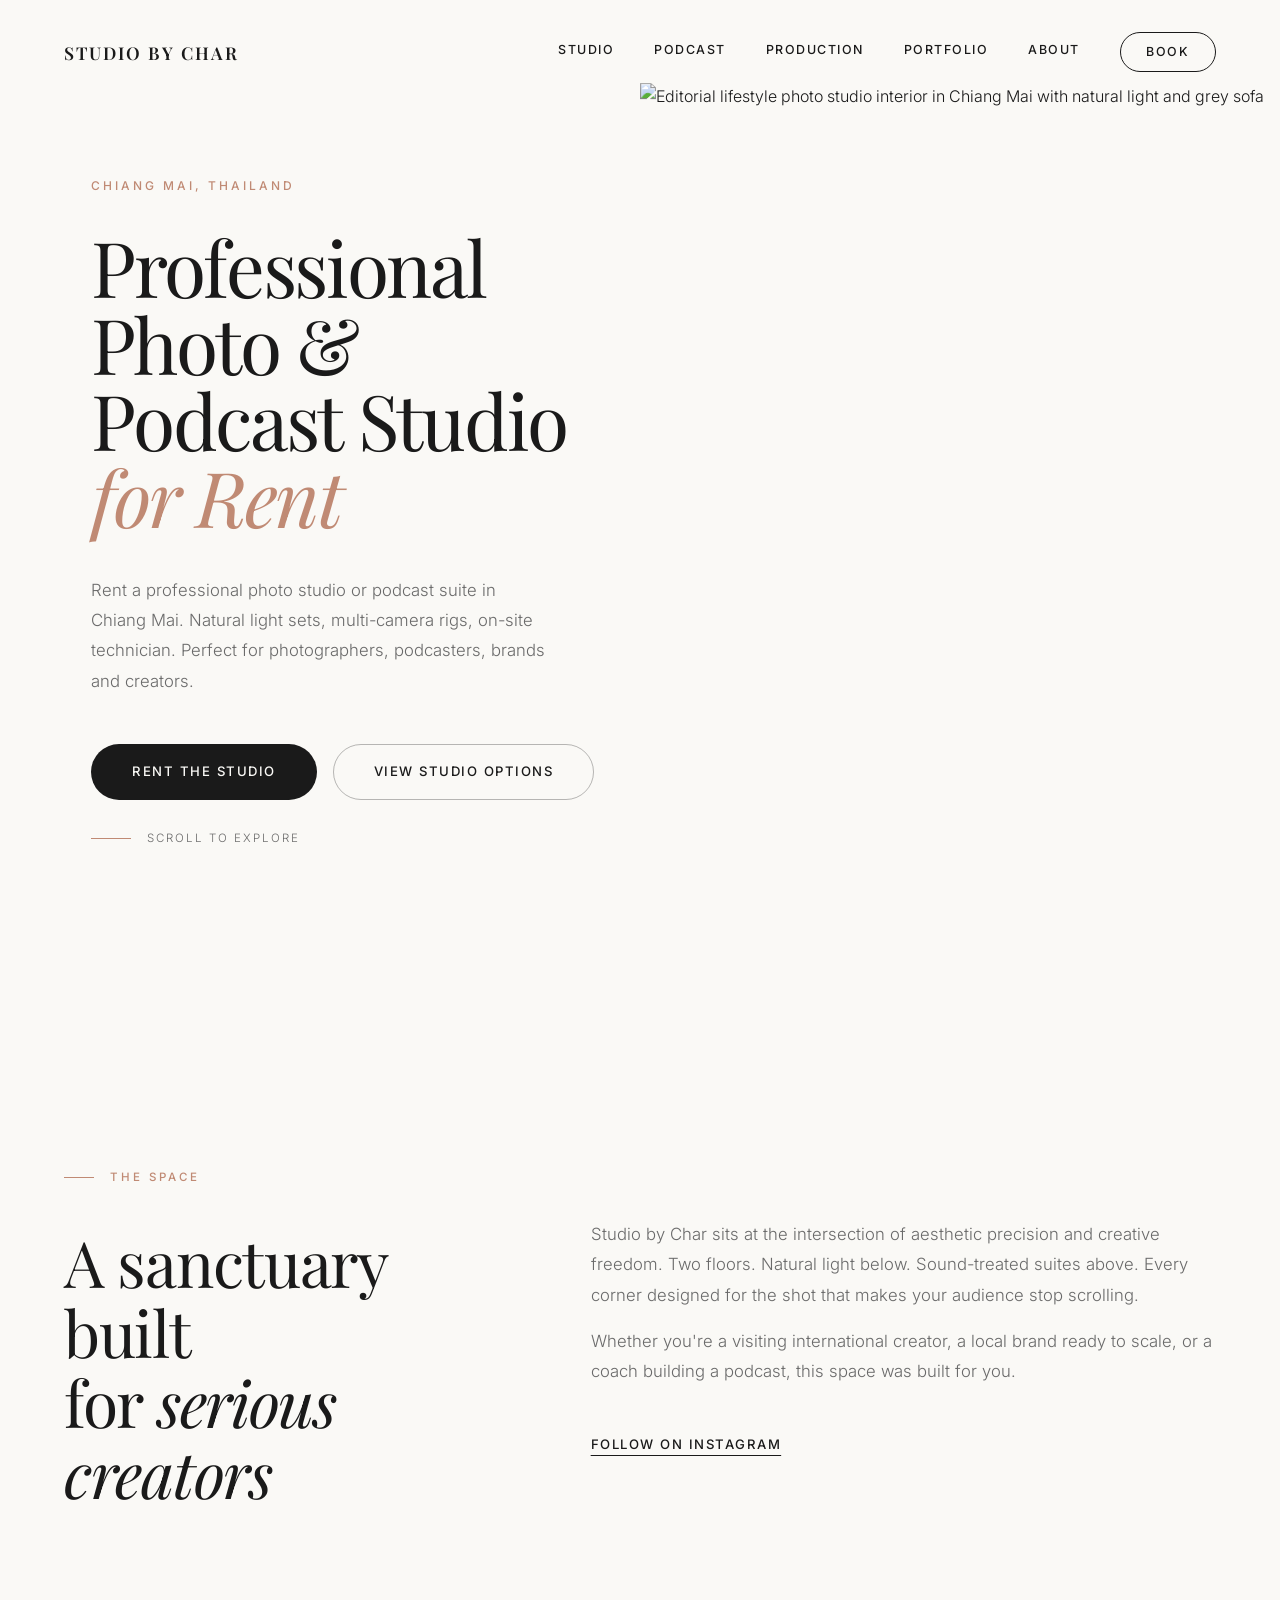
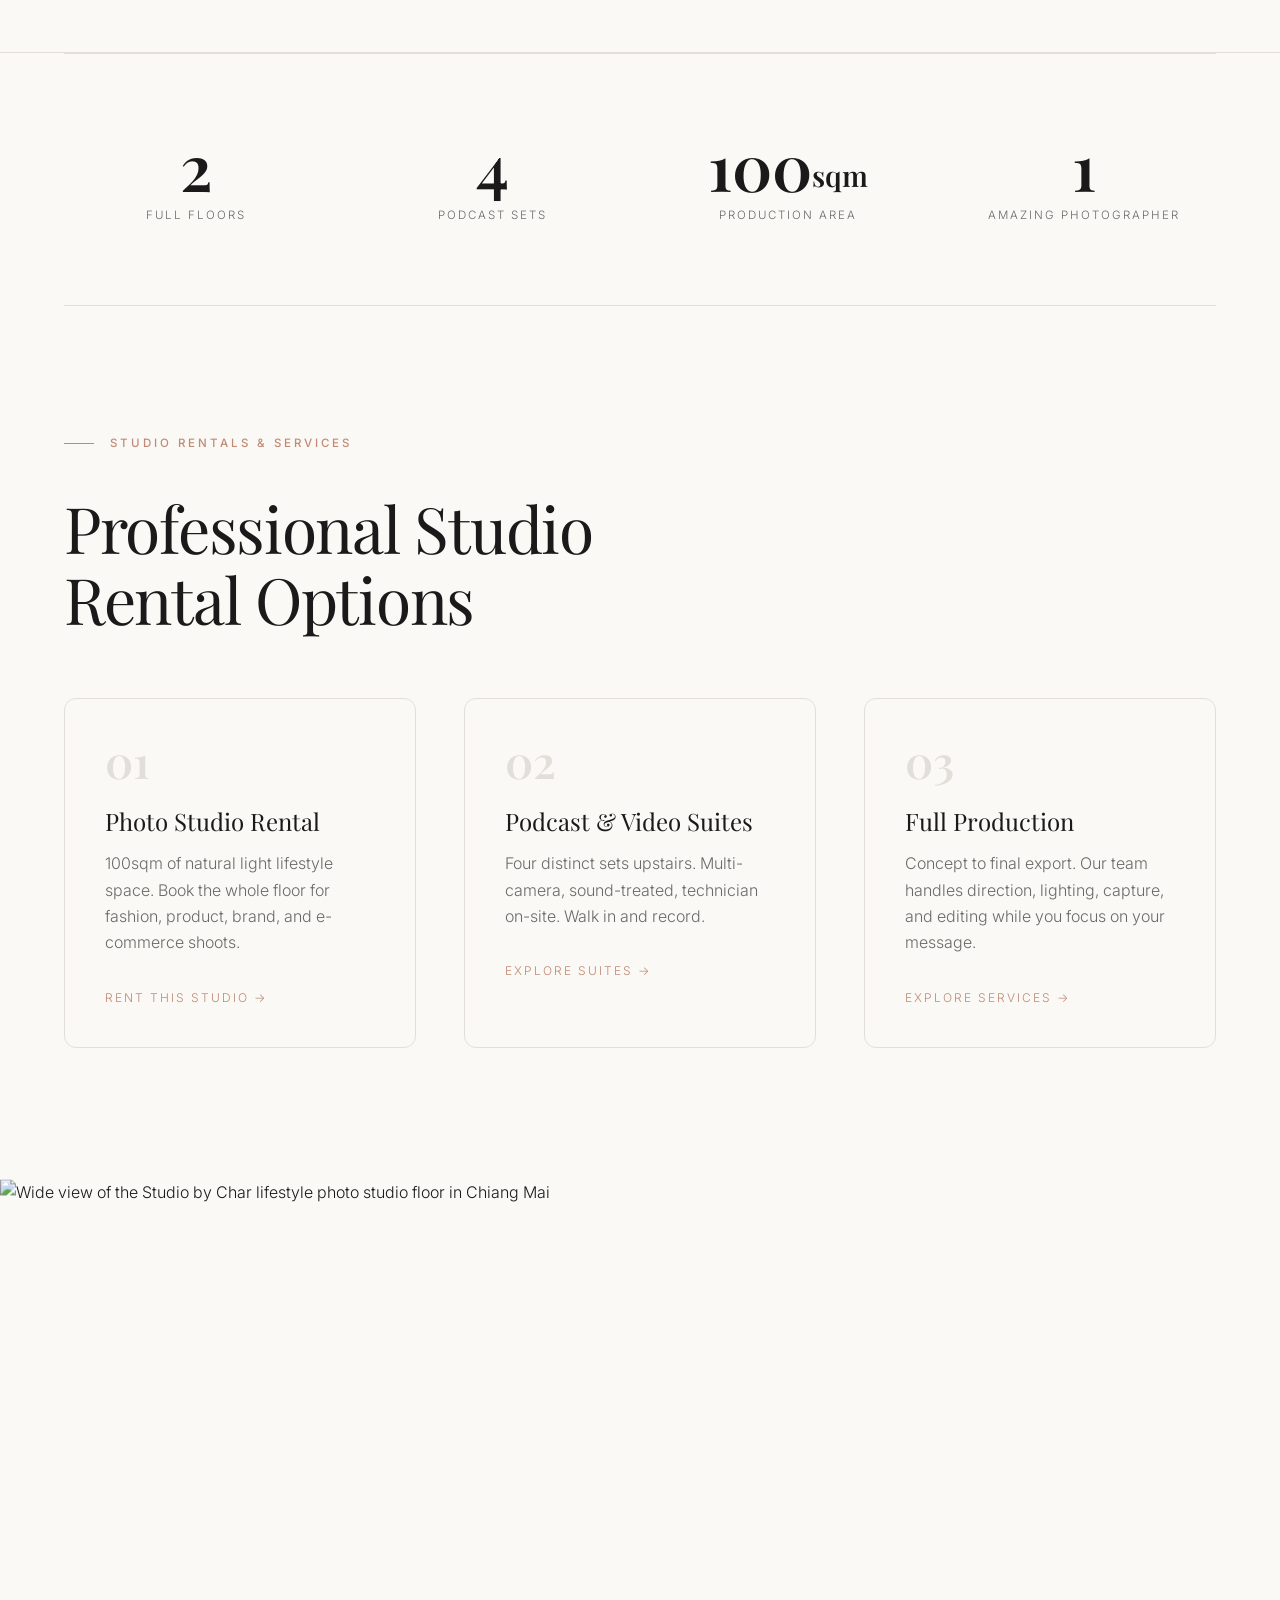
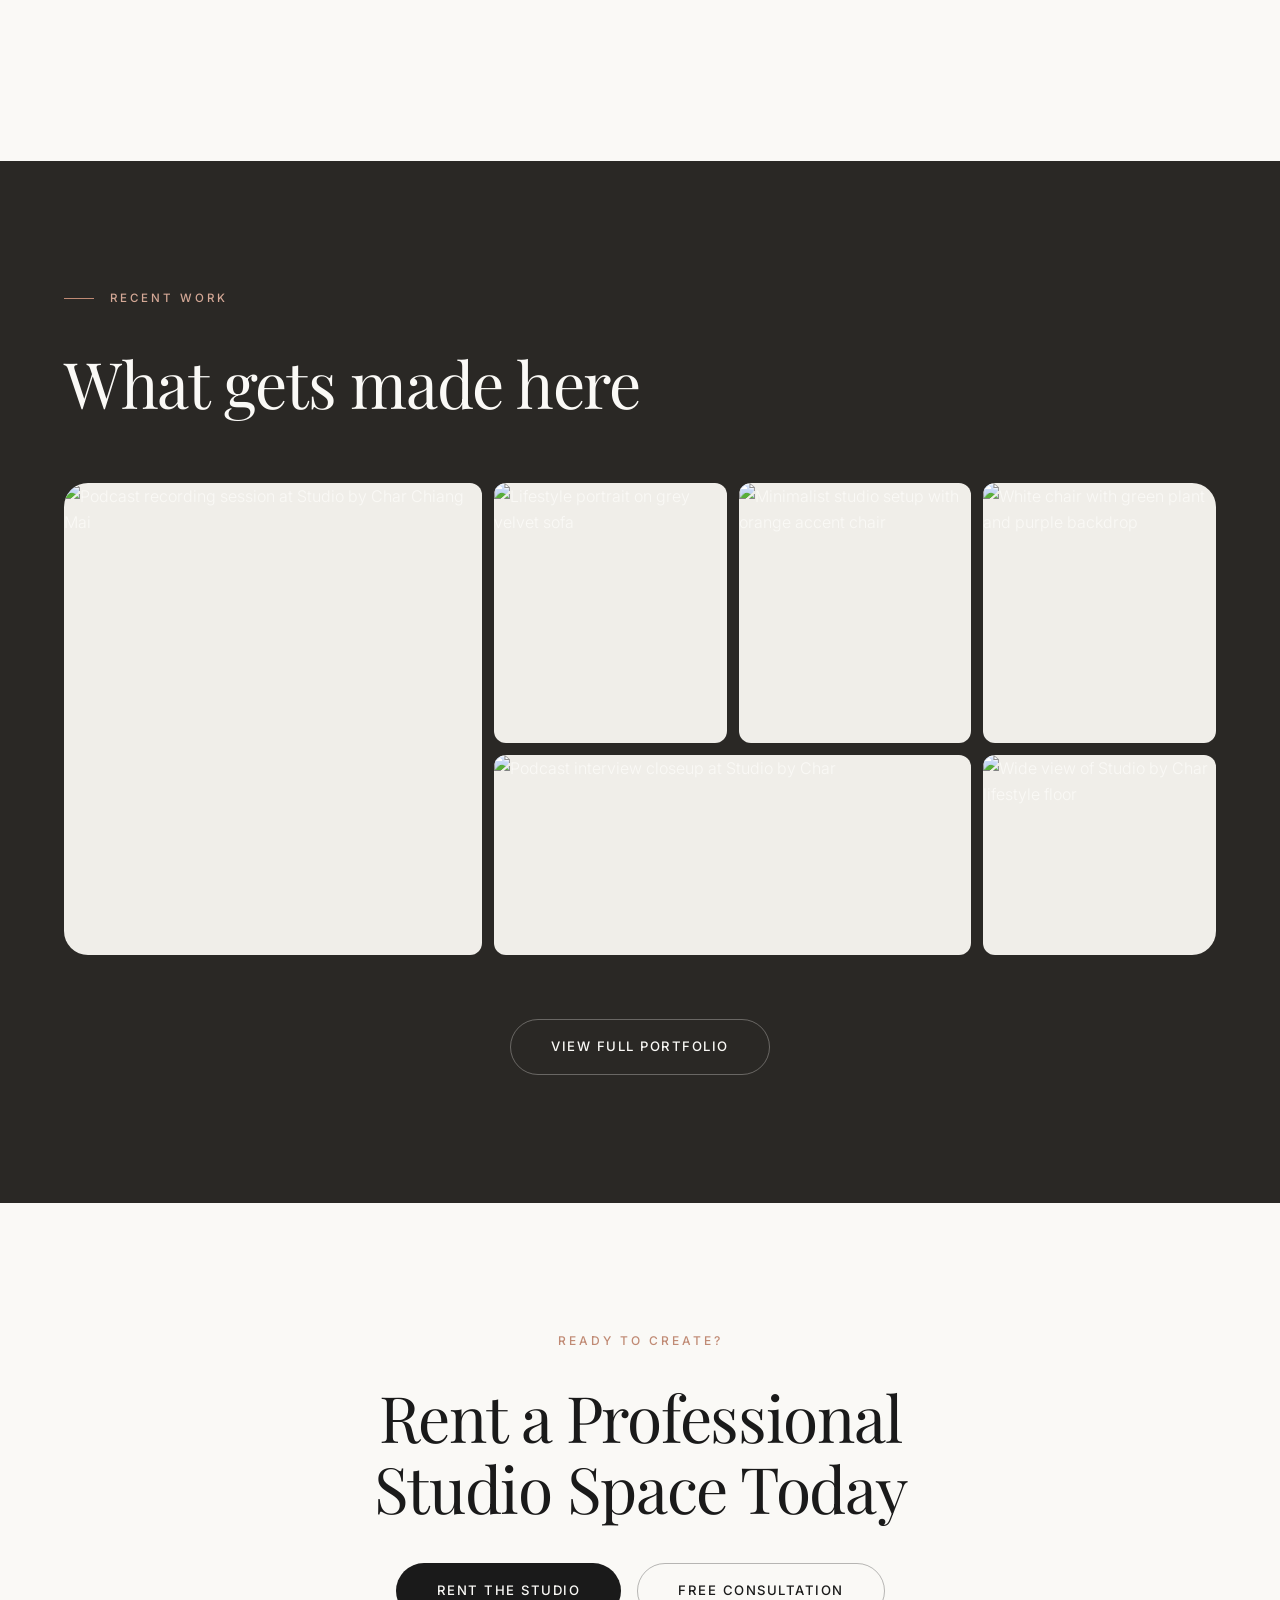
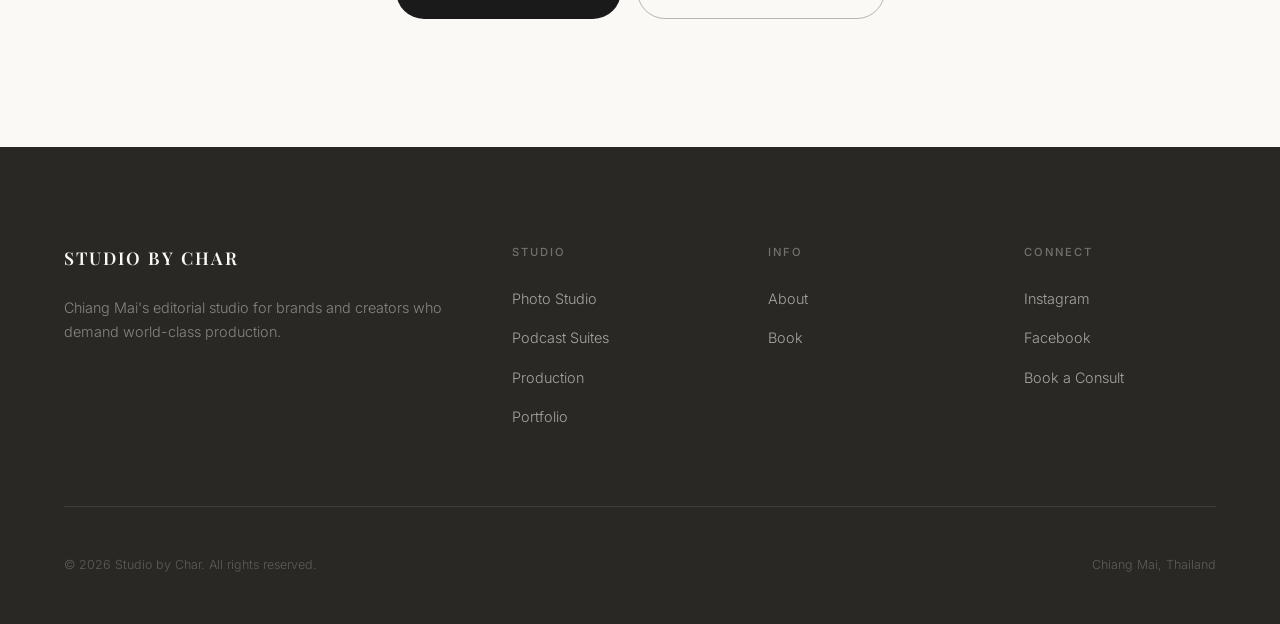
==== commit 0f5dd49c: "SEO optimization: Complete keyword targeting and schema markup - Optimized all title tags with prima" ====
--- a/index.html
+++ b/index.html
@@ -3,12 +3,12 @@
 <head>
     <meta charset="UTF-8">
     <meta name="viewport" content="width=device-width, initial-scale=1.0">
-    <title>Studio by Char | Creative Production Studio Chiang Mai</title>
-    <meta name="description" content="Studio by Char is Chiang Mai's editorial photo studio and podcast suite for rent. Natural light lifestyle sets, professional podcast rooms, and full production services for brands and creators.">
+    <title>Studio for Rent Chiang Mai | Photo & Podcast Studio</title>
+    <meta name="description" content="Rent a professional photo & podcast studio in Chiang Mai. 100sqm natural light space, 4 podcast sets, on-site technician. Perfect for photographers, podcasters & brands.">
     <link rel="canonical" href="https://studiobychar.com/" />
 
-    <meta property="og:title" content="Studio by Char | Creative Production Studio Chiang Mai" />
-    <meta property="og:description" content="Chiang Mai's premier lifestyle photo studio and podcast suites. Elevated production for visionary brands." />
+    <meta property="og:title" content="Studio for Rent Chiang Mai | Photo & Podcast Studio" />
+    <meta property="og:description" content="Professional photo & podcast studio rental in Chiang Mai. Book your creative shoot today." />
     <meta property="og:image" content="https://studiobychar.com/images/studiobychar%20studio%20by%20char%20solar%20halo.webp" />
     <meta property="og:url" content="https://studiobychar.com/" />
     <meta property="og:type" content="website" />
@@ -22,17 +22,34 @@
       "@type": "LocalBusiness",
       "name": "Studio by Char",
       "image": "https://studiobychar.com/images/studiobychar%20studio%20by%20char%20solar%20halo.webp",
-      "description": "A lifestyle photo studio and professional podcast studio for rent in Chiang Mai.",
+      "description": "Professional photo and podcast studio rental in Chiang Mai. 100sqm natural light space, 4 podcast sets, on-site technician. Perfect for photographers, podcasters, and brands.",
       "@id": "https://studiobychar.com",
       "url": "https://studiobychar.com",
       "address": {
         "@type": "PostalAddress",
         "addressLocality": "Chiang Mai",
+        "postalCode": "50000",
         "addressCountry": "TH"
       },
+      "areaServed": "Chiang Mai, Thailand",
+      "priceRange": "$$",
       "sameAs": [
         "https://www.instagram.com/studioby.char",
         "https://www.facebook.com/share/1BsJcmAYLn"
+      ]
+    }
+    </script>
+    <script type="application/ld+json">
+    {
+      "@context": "https://schema.org",
+      "@type": "BreadcrumbList",
+      "itemListElement": [
+        {
+          "@type": "ListItem",
+          "position": 1,
+          "name": "Home",
+          "item": "https://studiobychar.com"
+        }
       ]
     }
     </script>
@@ -73,13 +90,13 @@
     <section class="hero-home">
         <div class="hero-home-left">
             <span class="hero-eyebrow" data-reveal>Chiang Mai, Thailand</span>
-            <h1 data-reveal>Where <em>light</em><br>meets vision</h1>
+            <h1 data-reveal>Professional Photo & <br>Podcast Studio <em>for Rent</em></h1>
             <p class="muted mb-3" data-reveal style="max-width:460px; font-size:1.05rem; line-height:1.8;">
-                A boutique editorial studio and podcast suite built for brands and creators who refuse to compromise on quality.
+                Rent a professional photo studio or podcast suite in Chiang Mai. Natural light sets, multi-camera rigs, on-site technician. Perfect for photographers, podcasters, brands and creators.
             </p>
             <div class="stagger-children" style="display:flex; gap:1rem; flex-wrap:wrap;">
-                <a href="pages/book.html" class="btn btn-primary">Book the Studio</a>
-                <a href="pages/studio.html" class="btn btn-outline">Explore Spaces</a>
+                <a href="pages/book.html" class="btn btn-primary">Rent the Studio</a>
+                <a href="pages/studio.html" class="btn btn-outline">View Studio Options</a>
             </div>
             <div class="hero-scroll-hint">Scroll to explore</div>
         </div>
@@ -141,14 +158,14 @@
     <!-- Services -->
     <section>
         <div class="container">
-            <div class="section-label" data-reveal><span>What we offer</span></div>
-            <h2 class="mb-4" data-reveal style="max-width:560px;">Three ways to<br>create here</h2>
+            <div class="section-label" data-reveal><span>Studio Rentals & Services</span></div>
+            <h2 class="mb-4" data-reveal style="max-width:560px;">Professional Studio<br>Rental Options</h2>
             <div class="grid-3 stagger-children">
                 <a href="pages/studio.html" class="service-card" style="display:block; color:inherit;">
                     <div class="service-num">01</div>
                     <h3 style="font-size:1.5rem; margin-bottom:1rem;">Photo Studio Rental</h3>
                     <p class="muted">100sqm of natural light lifestyle space. Book the whole floor for fashion, product, brand, and e-commerce shoots.</p>
-                    <div style="margin-top:2rem; font-size:0.75rem; text-transform:uppercase; letter-spacing:2px; color:var(--accent);">Explore Studio &rarr;</div>
+                    <div style="margin-top:2rem; font-size:0.75rem; text-transform:uppercase; letter-spacing:2px; color:var(--accent);">Rent This Studio &rarr;</div>
                 </a>
                 <a href="pages/podcast-video.html" class="service-card" style="display:block; color:inherit;">
                     <div class="service-num">02</div>
@@ -214,9 +231,9 @@
     <section style="padding: 8rem 0;">
         <div class="container text-center">
             <span class="hero-eyebrow" data-reveal>Ready to create?</span>
-            <h2 data-reveal style="max-width:680px; margin:0 auto 2.5rem;">Your next project<br>starts with a booking</h2>
+            <h2 data-reveal style="max-width:680px; margin:0 auto 2.5rem;">Rent a Professional<br>Studio Space Today</h2>
             <div class="stagger-children" style="display:flex; gap:1rem; justify-content:center; flex-wrap:wrap;">
-                <a href="pages/book.html" class="btn btn-primary">Book the Studio</a>
+                <a href="pages/book.html" class="btn btn-primary">Rent the Studio</a>
                 <a href="https://calendly.com/shotbychar/20min" target="_blank" rel="noopener" class="btn btn-outline">Free Consultation</a>
             </div>
         </div>
